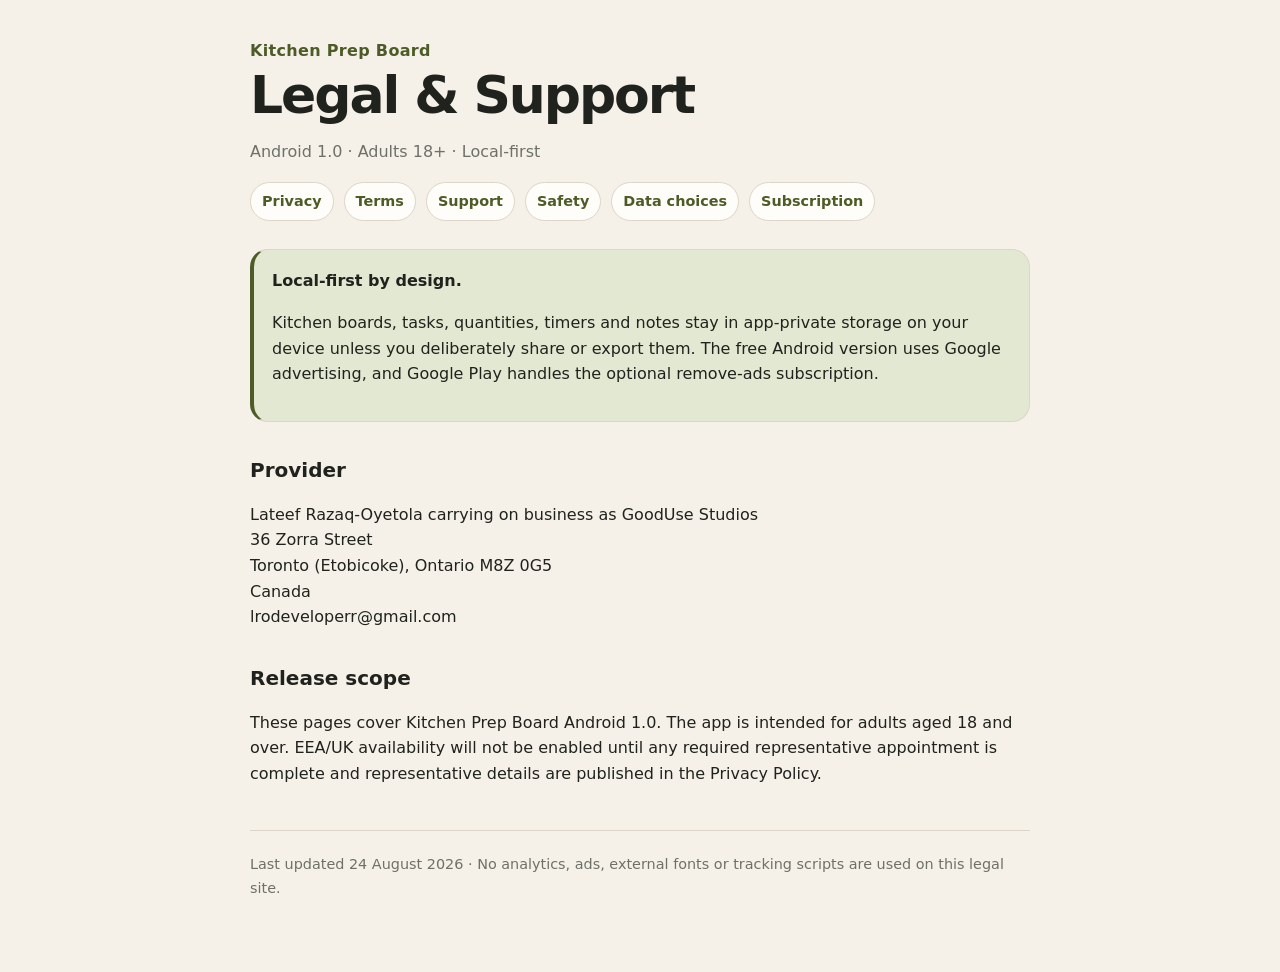
==== docs/index.html @ 362566a4 "Add Kitchen Prep Board legal landing page" ====
<!doctype html><html lang="en"><head><meta charset="utf-8"><meta name="viewport" content="width=device-width,initial-scale=1"><meta name="description" content="Kitchen Prep Board legal, privacy and support information"><title>Kitchen Prep Board · Legal & Support</title><link rel="stylesheet" href="./assets/style.css"></head><body><main><header><div class="brand">Kitchen Prep Board</div><h1>Legal & Support</h1><p class="muted">Android 1.0 · Adults 18+ · Local-first</p><nav class="nav"><a href="./privacy/">Privacy</a><a href="./terms/">Terms</a><a href="./support/">Support</a><a href="./safety/">Safety</a><a href="./data-choices/">Data choices</a><a href="./subscription/">Subscription</a></nav></header><section class="card notice"><strong>Local-first by design.</strong><p>Kitchen boards, tasks, quantities, timers and notes stay in app-private storage on your device unless you deliberately share or export them. The free Android version uses Google advertising, and Google Play handles the optional remove-ads subscription.</p></section><h2>Provider</h2><p class="contact">Lateef Razaq-Oyetola carrying on business as GoodUse Studios
36 Zorra Street
Toronto (Etobicoke), Ontario M8Z 0G5
Canada
lrodeveloperr@gmail.com</p><h2>Release scope</h2><p>These pages cover Kitchen Prep Board Android 1.0. The app is intended for adults aged 18 and over. EEA/UK availability will not be enabled until any required representative appointment is complete and representative details are published in the Privacy Policy.</p><footer>Last updated 24 August 2026 · No analytics, ads, external fonts or tracking scripts are used on this legal site.</footer></main></body></html>
---- docs/assets/style.css ----
:root{--bg:#f5f0e8;--surface:#fffdf9;--ink:#20231d;--muted:#6e7168;--line:#ddd5c9;--olive:#4d5b27;--soft:#e2e8d2;--warn:#8a432f}*{box-sizing:border-box}html{color-scheme:light}body{margin:0;background:var(--bg);color:var(--ink);font-family:system-ui,-apple-system,BlinkMacSystemFont,"Segoe UI",sans-serif;line-height:1.6}main{max-width:820px;margin:0 auto;padding:38px 20px 72px}header{margin-bottom:28px}.brand{font-weight:900;color:var(--olive);letter-spacing:.02em}h1{font-size:clamp(2rem,6vw,3.25rem);line-height:1.06;margin:.25rem 0 .75rem;letter-spacing:-.04em}h2{font-size:1.25rem;margin:2rem 0 .55rem}h3{font-size:1.03rem;margin:1.35rem 0 .35rem}p,li{font-size:1rem}small,.muted{color:var(--muted)}.card{background:var(--surface);border:1px solid var(--line);border-radius:18px;padding:18px;margin:18px 0}.notice{background:var(--soft);border-left:4px solid var(--olive)}a{color:var(--olive);font-weight:700}.nav{display:flex;flex-wrap:wrap;gap:10px;margin-top:18px}.nav a{background:var(--surface);border:1px solid var(--line);border-radius:999px;padding:7px 11px;text-decoration:none;font-size:.9rem}.contact{white-space:pre-line}footer{margin-top:44px;padding-top:22px;border-top:1px solid var(--line);color:var(--muted);font-size:.9rem}@media(prefers-color-scheme:dark){:root{--bg:#11140f;--surface:#1c2119;--ink:#f4f0e7;--muted:#a3a79b;--line:#363d32;--olive:#b8ca8d;--soft:#26301f}html{color-scheme:dark}}
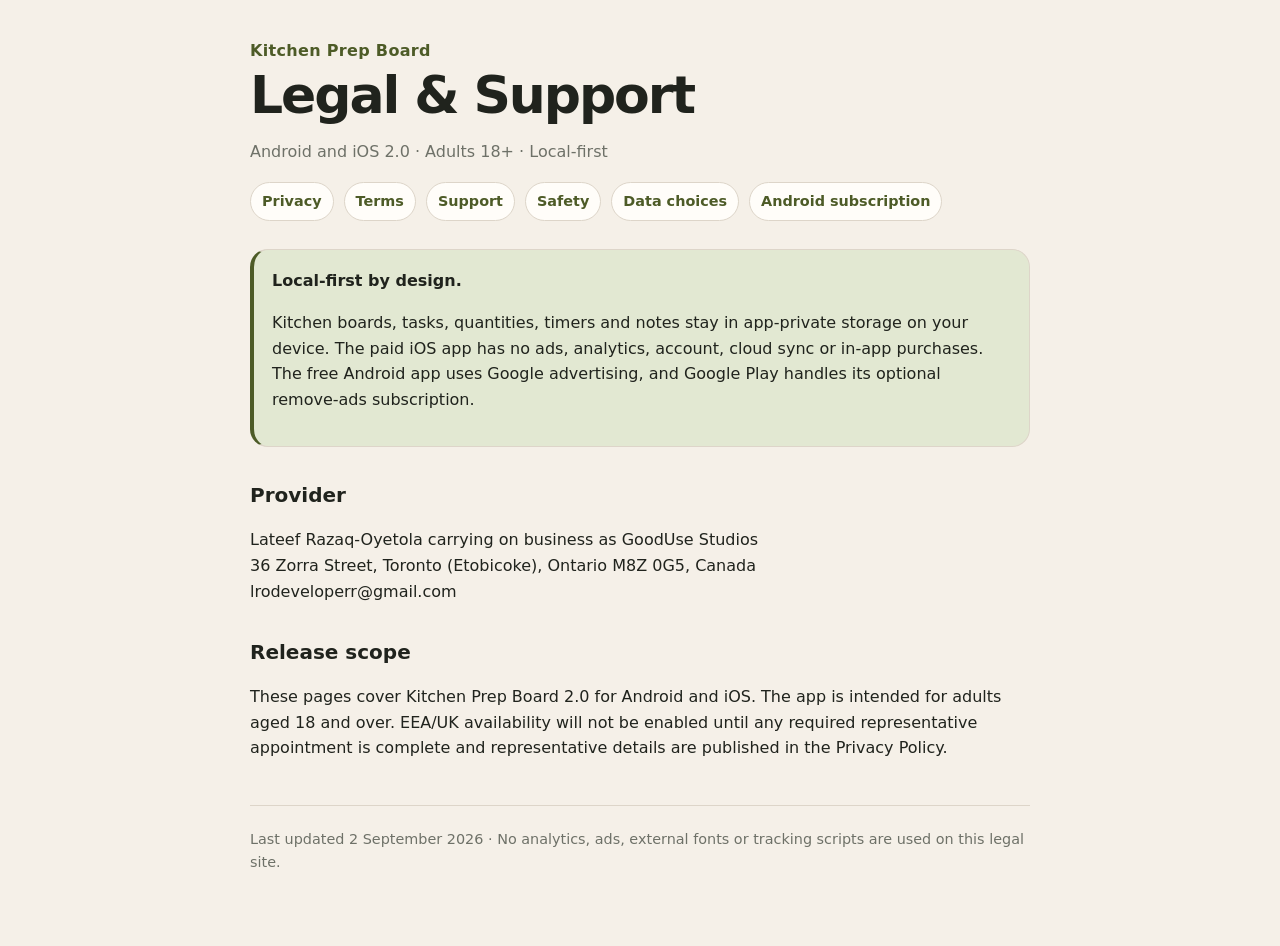
==== commit eacef071: "docs: align legal pages with paid ad-free iOS release" ====
--- a/docs/index.html
+++ b/docs/index.html
@@ -1,5 +1 @@
-<!doctype html><html lang="en"><head><meta charset="utf-8"><meta name="viewport" content="width=device-width,initial-scale=1"><meta name="description" content="Kitchen Prep Board legal, privacy and support information"><title>Kitchen Prep Board · Legal & Support</title><link rel="stylesheet" href="./assets/style.css"></head><body><main><header><div class="brand">Kitchen Prep Board</div><h1>Legal & Support</h1><p class="muted">Android 1.0 · Adults 18+ · Local-first</p><nav class="nav"><a href="./privacy/">Privacy</a><a href="./terms/">Terms</a><a href="./support/">Support</a><a href="./safety/">Safety</a><a href="./data-choices/">Data choices</a><a href="./subscription/">Subscription</a></nav></header><section class="card notice"><strong>Local-first by design.</strong><p>Kitchen boards, tasks, quantities, timers and notes stay in app-private storage on your device unless you deliberately share or export them. The free Android version uses Google advertising, and Google Play handles the optional remove-ads subscription.</p></section><h2>Provider</h2><p class="contact">Lateef Razaq-Oyetola carrying on business as GoodUse Studios
-36 Zorra Street
-Toronto (Etobicoke), Ontario M8Z 0G5
-Canada
-lrodeveloperr@gmail.com</p><h2>Release scope</h2><p>These pages cover Kitchen Prep Board Android 1.0. The app is intended for adults aged 18 and over. EEA/UK availability will not be enabled until any required representative appointment is complete and representative details are published in the Privacy Policy.</p><footer>Last updated 24 August 2026 · No analytics, ads, external fonts or tracking scripts are used on this legal site.</footer></main></body></html>+<!doctype html><html lang="en"><head><meta charset="utf-8"><meta name="viewport" content="width=device-width,initial-scale=1"><meta name="description" content="Kitchen Prep Board legal, privacy and support information"><title>Kitchen Prep Board · Legal & Support</title><link rel="stylesheet" href="./assets/style.css"></head><body><main><header><div class="brand">Kitchen Prep Board</div><h1>Legal & Support</h1><p class="muted">Android and iOS 2.0 · Adults 18+ · Local-first</p><nav class="nav"><a href="./privacy/">Privacy</a><a href="./terms/">Terms</a><a href="./support/">Support</a><a href="./safety/">Safety</a><a href="./data-choices/">Data choices</a><a href="./subscription/">Android subscription</a></nav></header><section class="card notice"><strong>Local-first by design.</strong><p>Kitchen boards, tasks, quantities, timers and notes stay in app-private storage on your device. The paid iOS app has no ads, analytics, account, cloud sync or in-app purchases. The free Android app uses Google advertising, and Google Play handles its optional remove-ads subscription.</p></section><h2>Provider</h2><p class="contact">Lateef Razaq-Oyetola carrying on business as GoodUse Studios<br>36 Zorra Street, Toronto (Etobicoke), Ontario M8Z 0G5, Canada<br>lrodeveloperr@gmail.com</p><h2>Release scope</h2><p>These pages cover Kitchen Prep Board 2.0 for Android and iOS. The app is intended for adults aged 18 and over. EEA/UK availability will not be enabled until any required representative appointment is complete and representative details are published in the Privacy Policy.</p><footer>Last updated 2 September 2026 · No analytics, ads, external fonts or tracking scripts are used on this legal site.</footer></main></body></html>
